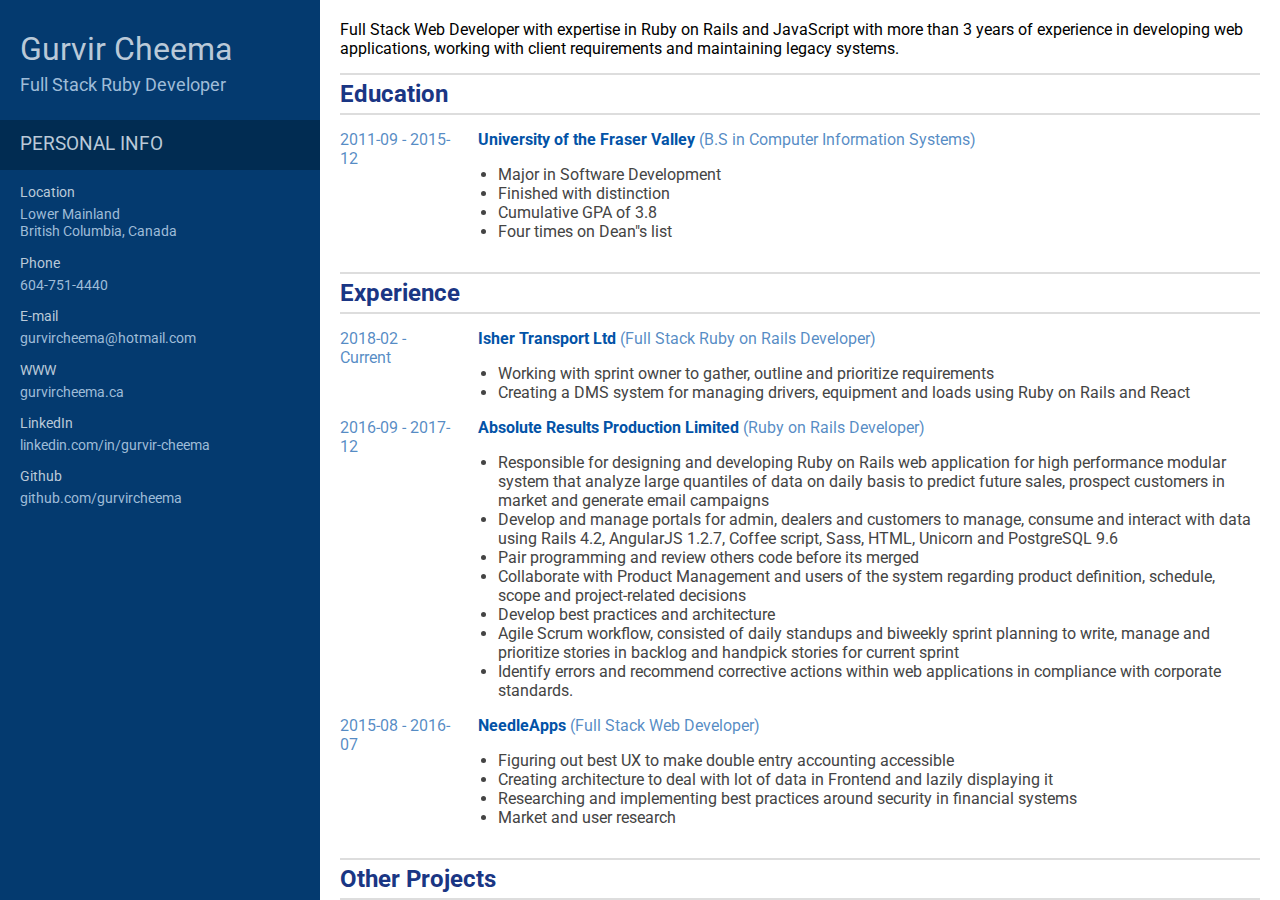
==== resume.html @ 2eb39780 "Initial Commit" ====
<!DOCTYPE html5>
<html>
  <head>
    <title>Gurvir Cheema | Resume</title>
    <meta name="viewport" content="width=device-width, initial-scale=1">
    <link href="https://fonts.googleapis.com/css?family=Roboto:300,400&amp;subset=cyrillic" rel="stylesheet">
    <link rel="stylesheet" href="./css/index.css"></head>
  </head>
  <body>
    <div class="container">
      <div class="sidebar">
        <div class="name">Gurvir Cheema</div>
        <div class="job-title">Full Stack Ruby Developer</div>
        <div class="info-badge">Personal Info</div>
        <div class="info">
          <p class="info-label">Location</p>
          <p class="info-detail">
            Lower Mainland<br>
            British Columbia, Canada
          </p>
          <p class="info-label">Phone</p>
          <p class="info-detail">604-751-4440</p>
          <p class="info-label">E-mail</p>
          <p class="info-detail"><a href="mailto:gurvircheema@hotmail.com">gurvircheema@hotmail.com</a></p>
          <p class="info-label">WWW</p>
          <p class="info-detail"><a href="http://www.gurvircheema.ca/" target="_blank">gurvircheema.ca</a></p>
          <p class="info-label">LinkedIn</p>
          <p class="info-detail"><a href="https://www.linkedin.com/in/gurvir-cheema/" target="_blank">linkedin.com/in/gurvir-cheema</a></p>
          <p class="info-label">Github</p>
          <p class="info-detail"><a href="https://github.com/gurvircheema" target="_blank">github.com/gurvircheema</a></p>
        </div>
      </div>
      <div class="resume">
        <div class="inner-content">
          <div class="description">
              Full Stack Web Developer with expertise in Ruby on Rails and JavaScript with more than 3 years of experience in developing web applications, working with client requirements and maintaining legacy systems.
          </div>
          <div class="section-title">Education</div>
          <div class="details-section">
            <div class="year">
              <span>2011-09 -</span>
              <span>2015-12</span>
            </div>
            <div class="details">
              <div class="title">
                University of the Fraser Valley
                <span class="subtitle">(B.S in Computer Information Systems)</span>
              </div>
              <div class="body">
                <ul>
                  <li>Major in Software Development</li>
                  <li>Finished with distinction</li>
                  <li>Cumulative GPA of 3.8</li>
                  <li>Four times on Dean"s list</li>
                </ul>
              </div>
            </div>
          </div>
          <div class="section-title">Experience</div>
          <div class="details-section">
            <div class="year">
              <span>2018-02 -</span>
              <span>Current</span>
            </div>
            <div class="details">
              <div class="title">
                Isher Transport Ltd
                <span class="subtitle">(Full Stack Ruby on Rails Developer)</span>
              </div>
              <div class="body">
                <ul>
                  <li>Working with sprint owner to gather, outline and prioritize requirements</li>
                  <li>Creating a DMS system for managing drivers, equipment and loads using Ruby on Rails and React</li>
                </ul>
              </div>
            </div>
          </div>
          <div class="details-section">
            <div class="year">
              <span>2016-09 -</span>
              <span>2017-12</span>
            </div>
            <div class="details">
              <div class="title">
                Absolute Results Production Limited
                <span class="subtitle">(Ruby on Rails Developer)</span>
              </div>
              <div class="body">
                <ul>
                  <li>Responsible for designing and developing Ruby on Rails web application for high performance modular system that analyze large quantiles of data on daily basis to predict future sales, prospect customers in market and generate email campaigns</li>
                  <li>Develop and manage portals for admin, dealers and customers to manage, consume and interact with data using Rails 4.2, AngularJS 1.2.7, Coffee script, Sass, HTML, Unicorn and PostgreSQL 9.6</li>
                  <li>Pair programming and review others code before its merged</li>
                  <li>Collaborate with Product Management and users of the system regarding product definition, schedule, scope and project-related decisions</li>
                  <li>Develop best practices and architecture</li>
                  <li>Agile Scrum workflow, consisted of daily standups and biweekly sprint planning to write, manage and prioritize stories in backlog and handpick stories for current sprint</li>
                  <li>Identify errors and recommend corrective actions within web applications in compliance with corporate standards.</li>
                </ul>
              </div>
            </div>
          </div>
          <div class="details-section">
            <div class="year">
              <span>2015-08 -</span>
              <span>2016-07</span>
            </div>
            <div class="details">
              <div class="title">
                NeedleApps
                <span class="subtitle">(Full Stack Web Developer)</span>
              </div>
              <div class="body">
                <ul>
                  <li>Figuring out best UX to make double entry accounting accessible</li>
                  <li>Creating architecture to deal with lot of data in Frontend and lazily displaying it</li>
                  <li>Researching and implementing best practices around security in financial systems</li>
                  <li>Market and user research</li>
                </ul>
              </div>
            </div>
          </div>
          <div class="section-title">Other Projects</div>
          <div class="details-section">
            <div class="year">
              <span>2017-12 -</span>
              <span>2018-01</span>
            </div>
            <div class="details">
              <div class="title">Ticketing System</div>
              <div class="body">
                <ul>
                  <li>Ruby on Rails, RSpec, TDD</li>
                  <li>Inspired from ideas from my previous workplace and from a book I read, designed a ticketing system that keeps track of issues and tickets for different projects. Designed using TDD (including selenium web driver), best practices and conventions</li>
                </ul>
              </div>
            </div>
          </div>
          <div class="details-section">
            <div class="year">2016-08</div>
            <div class="details">
              <div class="title">Personal Website (version 1)</div>
              <div class="body">
                <ul>
                  <li>Middleman, Ruby, HTML, CSS, JS</li>
                  <li>Online resume website first deployed by middleman on GitHub pages. Now It has been moved to s3 bucket to enable static hosting and need some work</li>
                </ul>
              </div>
            </div>
          </div>
          <div class="details-section">
            <div class="year">
              <span>2016-04 -</span>
              <span>2016-05</span>
            </div>
            <div class="details">
              <div class="title">GlitznGlam E-Commerce</div>
              <div class="body">
                <ul>
                  <li>Ruby on Rails</li>
                  <li>E-commerce website using Ruby on Rails</li>
                </ul>
              </div>
            </div>
          </div>
          <div class="details-section">
            <div class="year">
              <span>2013 -</span>
              <span>2014</span>
            </div>
            <div class="details">
              <div class="title">Reliance Driving School</div>
              <div class="body">
                <ul>
                  <li>Jekyll, HTML5 and CSS</li>
                  <li>Customer facing information website using HTML5 and CSS hosted on GitHub pages and designed using Jekyll</li>
                </ul>
              </div>
            </div>
          </div>
        </div>
      </div>
    </div>
  </body>
</html>
---- css/index.css ----
a { text-decoration: none; }
html, body {
  padding: 0;
  margin: 0;
  height: 100%;
  font-family: 'Roboto', sans-serif;
}
.container {
  height: 100%;
  display: grid;
  grid-template-areas: "sidebar content";
  grid-template-rows: 100%;
  grid-template-columns: 25% 75%;
  grid-gap: 0;
}
.sidebar {
  grid-area: sidebar;
  background-color: #043a6f;
  color: #9fbcd8;
  padding: 20px 0;
  display: grid;
  grid-template-rows: 50px 50px 50px 360px auto;
  overflow: scroll;
}
.sidebar a {
  color: #9fbcd8;
}

.name {
  font-size: 2rem;
  padding: 10px 0 0 20px;
  color: #bac9d8;
}
.job-title{
  font-size: 1.1rem;
  padding: 5px 0 20px 20px;
  color: #9fbcd8;
}
.info-badge {
  padding: 12px 20px;
  background-color: #012c52;
  text-transform: uppercase;
  font-size: 1.2rem;
  color: #bac9d8;
}
.info {
  padding-left: 20px;
}
.info-label {
  margin-bottom: 5px;
  font-size: 0.9rem;
  color: #bac9d8;
}
.info-detail {
  margin-top: 0;
  font-size: 0.9rem;
  color: #9fbcd8;
}

.main-content {
  font-family: 'Special Elite', cursive;
  grid-area: content;
  align-items: center;
  padding: 20px;
  display: grid;
}
.main-content a {
  color: #000;
}

.resume {
  grid-area: content;
  padding: 20px;
  display: grid;
  overflow: scroll;
}

.resume a {
  color: #000;
}
.section-title {
  font-weight: bold;
  color: #1a3684;
  padding: 5px 0;
  font-size: 1.5rem;
  border-top: 2px solid #ddd;
  border-bottom: 2px solid #ddd;
  margin: 15px 0;
}

.details-section {
  display: grid;
  grid-template-areas: 'year details';
  grid-template-columns: 15% 85%;
}
.year {
  grid-area: year;
  float: right;
  padding-right: 20px;
  color: #3072b7cf;
}
.year-linebreak {
  display: block;
}
.details {
  grid-area: details;
}

.title {
  font-weight: bold;
  color: #0253a7;
}

.subtitle {
  font-weight: 400;
  color: #3072b7cf;
}

.body ul {
  padding-left: 20px;
  color: #444;
}

@media screen and (max-device-width: 968px) {
  .container {
    grid-template-columns: 30% 70%;
  }
}
@media screen and (max-device-width: 768px) {
  .info-badge {
    display: none;
  }
  .container {
    grid-template-areas: "sidebar" "content";
    grid-template-rows: 30% 70%;
    grid-template-columns: 100%;
  }
  .image-responsive {
    max-width: 150px;
    height: auto;
  }
  .profile-container {
    display: grid;
    grid-template-rows: 1fr;
    grid-template-columns: 30% 70%;
    align-items: center;
  }
  .name {
    font-size: 2rem;
    padding-bottom: 0;
  }
  .info {
    padding: 20px;
  }
  .info p {
    margin: 10 0 0 0;
  }
}
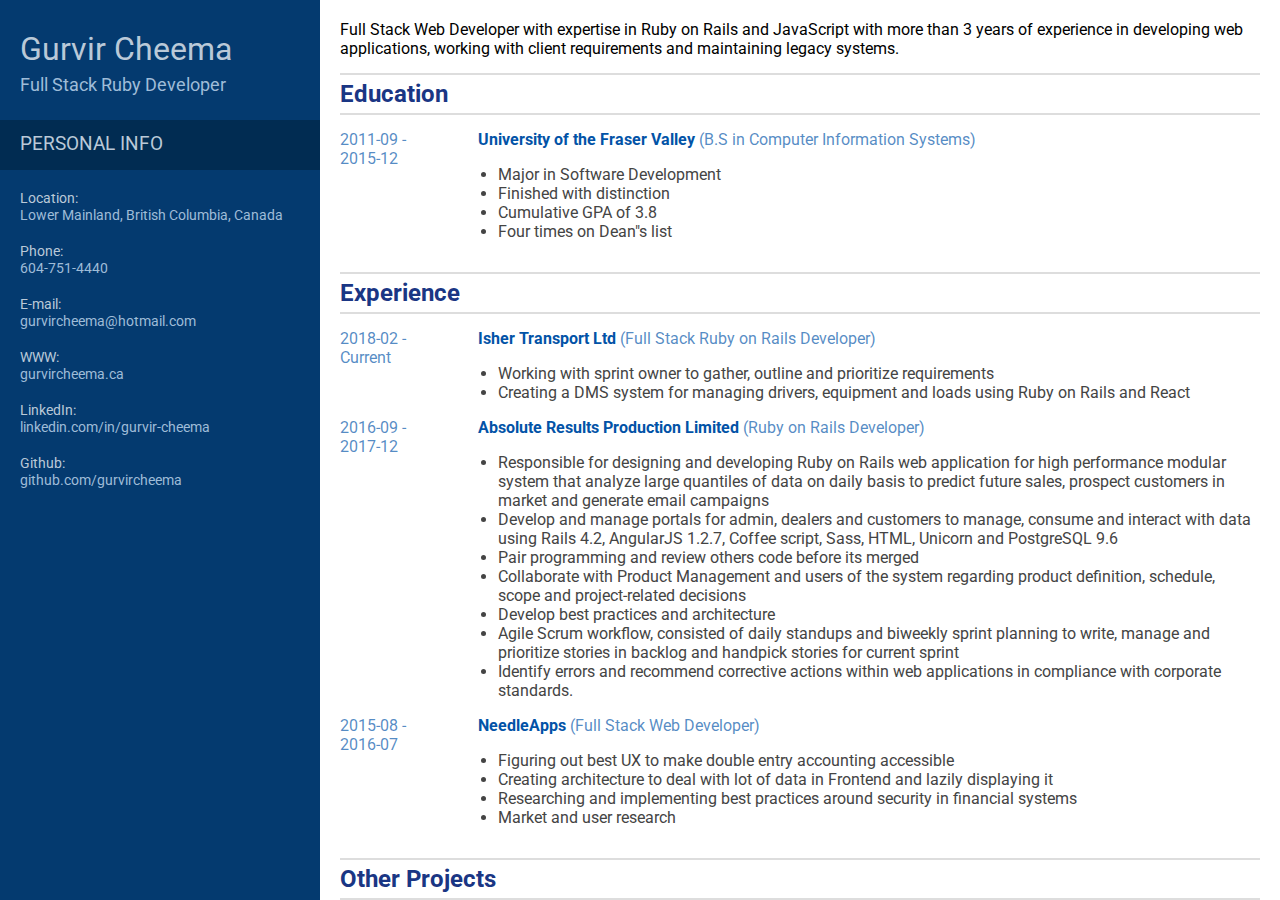
==== commit 6da086a4: "Make mobile friendly" ====
--- a/resume.html
+++ b/resume.html
@@ -3,8 +3,10 @@
   <head>
     <title>Gurvir Cheema | Resume</title>
     <meta name="viewport" content="width=device-width, initial-scale=1">
+    <meta content="IE=edge" http-equiv="X-UA-Compatible">
+    <meta charset="utf-8">
     <link href="https://fonts.googleapis.com/css?family=Roboto:300,400&amp;subset=cyrillic" rel="stylesheet">
-    <link rel="stylesheet" href="./css/index.css"></head>
+    <link rel="stylesheet" href="css/index.css">
   </head>
   <body>
     <div class="container">
@@ -13,20 +15,22 @@
         <div class="job-title">Full Stack Ruby Developer</div>
         <div class="info-badge">Personal Info</div>
         <div class="info">
-          <p class="info-label">Location</p>
-          <p class="info-detail">
-            Lower Mainland<br>
-            British Columbia, Canada
-          </p>
-          <p class="info-label">Phone</p>
-          <p class="info-detail">604-751-4440</p>
-          <p class="info-label">E-mail</p>
-          <p class="info-detail"><a href="mailto:gurvircheema@hotmail.com">gurvircheema@hotmail.com</a></p>
-          <p class="info-label">WWW</p>
-          <p class="info-detail"><a href="http://www.gurvircheema.ca/" target="_blank">gurvircheema.ca</a></p>
-          <p class="info-label">LinkedIn</p>
-          <p class="info-detail"><a href="https://www.linkedin.com/in/gurvir-cheema/" target="_blank">linkedin.com/in/gurvir-cheema</a></p>
-          <p class="info-label">Github</p>
+          <div class="desktop">
+            <p class="info-label">Location:</p>
+            <p class="info-detail">
+              Lower Mainland,
+              British Columbia, Canada
+            </p><br>
+          </div>
+          <p class="info-label">Phone:</p>
+          <p class="info-detail">604-751-4440</p><br>
+          <p class="info-label">E-mail:</p>
+          <p class="info-detail"><a href="mailto:gurvircheema@hotmail.com">gurvircheema@hotmail.com</a></p><br>
+          <p class="info-label">WWW:</p>
+          <p class="info-detail"><a href="http://www.gurvircheema.ca/" target="_blank">gurvircheema.ca</a></p><br>
+          <p class="info-label">LinkedIn:</p>
+          <p class="info-detail"><a href="https://www.linkedin.com/in/gurvir-cheema/" target="_blank">linkedin.com/in/gurvir-cheema</a></p><br>
+          <p class="info-label">Github:</p>
           <p class="info-detail"><a href="https://github.com/gurvircheema" target="_blank">github.com/gurvircheema</a></p>
         </div>
       </div>
@@ -38,7 +42,7 @@
           <div class="section-title">Education</div>
           <div class="details-section">
             <div class="year">
-              <span>2011-09 -</span>
+              <span>2011-09 -</span><br>
               <span>2015-12</span>
             </div>
             <div class="details">
@@ -59,7 +63,7 @@
           <div class="section-title">Experience</div>
           <div class="details-section">
             <div class="year">
-              <span>2018-02 -</span>
+              <span>2018-02 -</span><br>
               <span>Current</span>
             </div>
             <div class="details">
@@ -77,7 +81,7 @@
           </div>
           <div class="details-section">
             <div class="year">
-              <span>2016-09 -</span>
+              <span>2016-09 -</span><br>
               <span>2017-12</span>
             </div>
             <div class="details">
@@ -100,7 +104,7 @@
           </div>
           <div class="details-section">
             <div class="year">
-              <span>2015-08 -</span>
+              <span>2015-08 -</span><br>
               <span>2016-07</span>
             </div>
             <div class="details">
@@ -121,7 +125,7 @@
           <div class="section-title">Other Projects</div>
           <div class="details-section">
             <div class="year">
-              <span>2017-12 -</span>
+              <span>2017-12 -</span><br>
               <span>2018-01</span>
             </div>
             <div class="details">
@@ -148,7 +152,7 @@
           </div>
           <div class="details-section">
             <div class="year">
-              <span>2016-04 -</span>
+              <span>2016-04 -</span><br>
               <span>2016-05</span>
             </div>
             <div class="details">
@@ -163,7 +167,7 @@
           </div>
           <div class="details-section">
             <div class="year">
-              <span>2013 -</span>
+              <span>2013 -</span><br>
               <span>2014</span>
             </div>
             <div class="details">
--- a/css/index.css
+++ b/css/index.css
@@ -44,15 +44,15 @@
   color: #bac9d8;
 }
 .info {
-  padding-left: 20px;
+  padding: 20px;
 }
 .info-label {
-  margin-bottom: 5px;
+  margin: 0;
   font-size: 0.9rem;
   color: #bac9d8;
 }
 .info-detail {
-  margin-top: 0;
+  margin: 0;
   font-size: 0.9rem;
   color: #9fbcd8;
 }
@@ -135,24 +135,26 @@
     grid-template-rows: 30% 70%;
     grid-template-columns: 100%;
   }
-  .image-responsive {
-    max-width: 150px;
-    height: auto;
-  }
-  .profile-container {
-    display: grid;
-    grid-template-rows: 1fr;
-    grid-template-columns: 30% 70%;
-    align-items: center;
+  .sidebar {
+    grid-template-rows: 50px 25px auto;
   }
   .name {
     font-size: 2rem;
     padding-bottom: 0;
   }
   .info {
-    padding: 20px;
+    padding: 0 20px;
+  }
+  .info-label {
+    display: inline-block;
+  }
+  .info-detail {
+    display: inline-block;
   }
   .info p {
     margin: 10 0 0 0;
   }
+  .desktop {
+    display: none;
+  }
 }